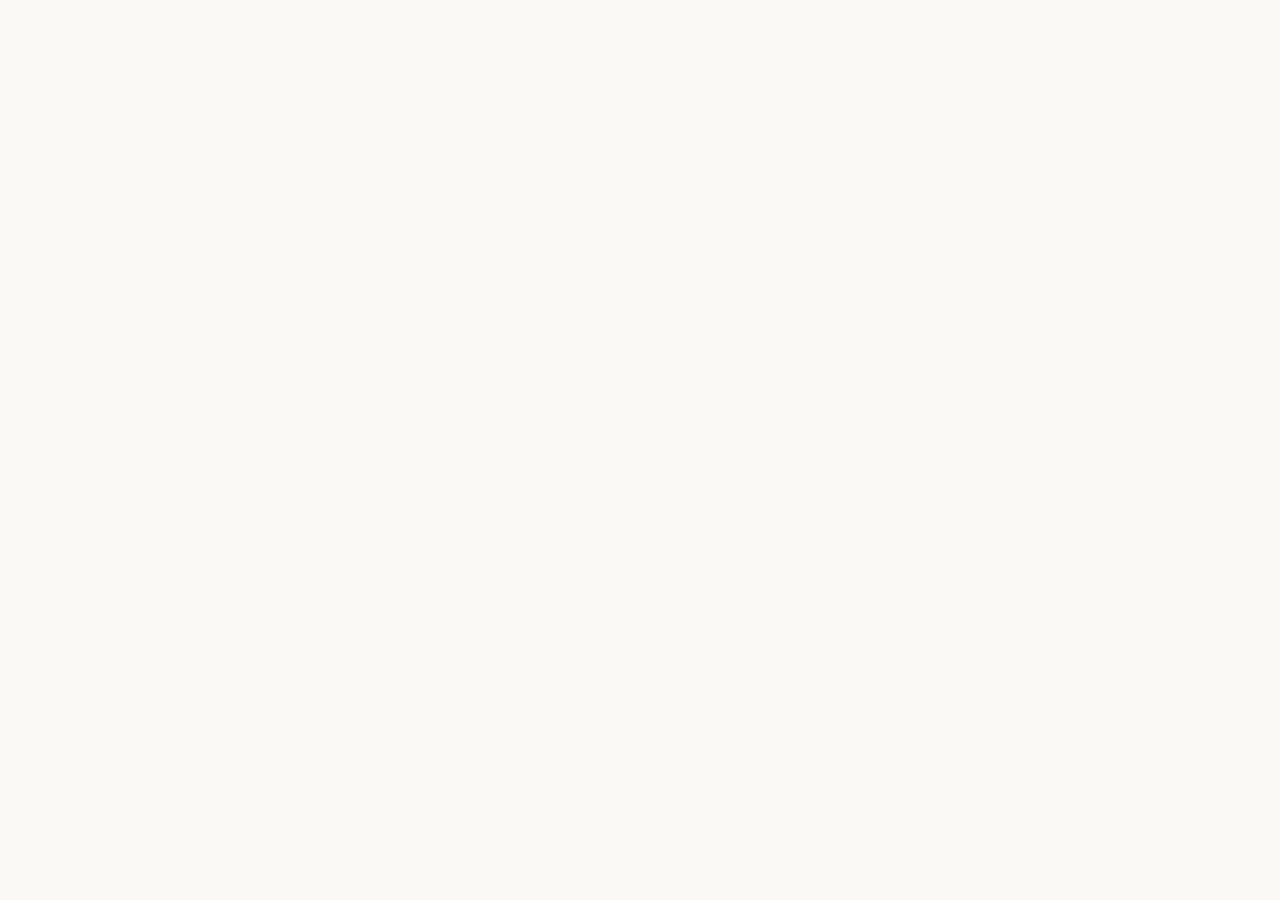
==== index.html @ 42e48005 "index.html" ====
<!DOCTYPE html>
<html lang="ru">
<head>
  <meta charset="UTF-8" />
  <meta name="viewport" content="width=device-width, initial-scale=1.0, maximum-scale=1.0, user-scalable=no, viewport-fit=cover" />
  <meta http-equiv="Content-Security-Policy" content="default-src 'none'; script-src 'self' https://st.max.ru; style-src 'self'; img-src 'self' data:; font-src 'self'; connect-src 'none'; form-action 'none'; frame-ancestors 'none'; base-uri 'self'; object-src 'none'; upgrade-insecure-requests;" />
  <meta name="referrer" content="no-referrer" />
  <meta name="robots" content="noindex, nofollow" />
  <meta name="color-scheme" content="light dark" />
  <title>Самодиагностика</title>
  <link rel="stylesheet" href="style.css" />
</head>
<body>
  <noscript><div style="padding:24px;text-align:center;font-family:sans-serif;">Для работы приложения необходимо включить JavaScript.</div></noscript>

  <div id="app" hidden>
    <section id="screen-start" class="screen active">
      <div class="logo" aria-hidden="true">🧬</div>
      <h1 id="ui-start-title"></h1>
      <p class="subtitle" id="ui-start-subtitle"></p>
      <div class="privacy-note" role="note">
        <strong>О приватности:</strong>
        <ul>
          <li>Ответы не сохраняются и никуда не передаются.</li>
          <li>Данные исчезают при закрытии приложения.</li>
          <li>Приложение не запрашивает доступ к камере или геолокации.</li>
          <li>Если хотите сохранить результат — сделайте скриншот экрана.</li>
        </ul>
      </div>
      <button class="btn primary" id="btn-start" type="button"></button>
      <p class="hint" id="ui-start-hint"></p>
      <p class="hint" id="ui-browser-note" style="color: var(--accent); font-weight: 600; display: none;"></p>
    </section>

    <section id="screen-question" class="screen">
      <div class="progress" role="progressbar" aria-valuemin="0" aria-valuemax="100" aria-valuenow="0" id="progress-wrap">
        <div class="progress-bar" id="progress-bar"></div>
      </div>
      <p class="progress-text"><span id="q-current">1</span> / <span id="q-total">15</span></p>
      <h2 id="q-text">Вопрос</h2>
      <div class="answers" id="answers"></div>
    </section>

    <section id="screen-result" class="screen">
      <div class="result-icon" id="result-icon" aria-hidden="true"></div>
      <h1 id="result-title">Результат</h1>
      <p class="verdict" id="verdict"></p>
      <div class="result-actions" id="result-actions"></div>
      <p class="hint" id="result-hint"></p>
      <button class="btn secondary" id="btn-restart" type="button"></button>
      <button class="btn secondary" id="btn-close" type="button"></button>
    </section>
  </div>

  <script src="https://st.max.ru/js/max-web-app.js"></script>
  <script src="content.js"></script>
  <script src="app.js"></script>
</body>
</html>
---- style.css ----
* { box-sizing: border-box; margin: 0; padding: 0; -webkit-tap-highlight-color: transparent; }
html { font-size: 16px; -webkit-text-size-adjust: 100%; text-size-adjust: 100%; }
html, body { overscroll-behavior: none; min-height: 100%; }

:root {
  --bg: #fbf9f6; --fg: #2b2a28; --muted: #8a8580; --accent: #4a8f6f; --accent-soft: #e8f0ea;
  --good: #4a8f6f; --warn: #d99a3c; --bad: #c5543f; --border: #ebe6df; --card-bg: #f5f2ec;
  --note-bg: #fdf6e3; --note-border: #e8d9a8; --note-fg: #7a5f1a;
  --guide-bg: #fff8e6; --guide-fg: #7a5f1a; --guide-border: #f59e0b; --warn-bg: #fef2f2; --warn-fg: #991b1b;
}
@media (prefers-color-scheme: dark) {
  :root {
    --bg: #1c1e1b; --fg: #e8e6e2; --muted: #9a9890; --accent: #7ab88f; --accent-soft: #253028;
    --good: #7ab88f; --warn: #e0b060; --bad: #e07a5f; --border: #33342f; --card-bg: #24262a;
    --note-bg: #2a2515; --note-border: #5a4d20; --note-fg: #e8d9a8;
    --guide-bg: #3a2f15; --guide-fg: #fcebb6; --guide-border: #b08d32; --warn-bg: #3a1c1c; --warn-fg: #fca5a5;
  }
}

body { font-family: -apple-system, BlinkMacSystemFont, "Segoe UI", Roboto, sans-serif; background: var(--bg); color: var(--fg); min-height: 100vh; min-height: 100dvh; display: flex; justify-content: center; transition: background-color .2s ease, color .2s ease; }
#app { width: 100%; max-width: 480px; padding: calc(env(safe-area-inset-top, 0px) + 1.5rem) calc(env(safe-area-inset-right, 0px) + 1.25rem) calc(env(safe-area-inset-bottom, 0px) + 2.5rem) calc(env(safe-area-inset-left, 0px) + 1.25rem); }
.screen { display: none !important; }
.screen.active { display: block !important; }

.logo { font-size: 3.5rem; text-align: center; margin: 1.5rem 0 1rem; line-height: 1; }
h1 { font-size: 1.625rem; line-height: 1.2; text-align: center; margin-bottom: .625rem; overflow-wrap: break-word; }
.subtitle { text-align: center; color: var(--muted); font-size: .9375rem; line-height: 1.5; margin-bottom: 1.25rem; overflow-wrap: break-word; }
.hint { text-align: center; color: var(--muted); font-size: .75rem; margin-top: 1.25rem; line-height: 1.5; }
.privacy-note { background: var(--note-bg); border: 1px solid var(--note-border); border-radius: .75rem; padding: .875rem 1rem; margin-bottom: 1.25rem; font-size: .8125rem; line-height: 1.5; color: var(--note-fg); }
.privacy-note strong { display: block; margin-bottom: .375rem; }
.privacy-note ul { list-style: none; padding: 0; }
.privacy-note li { padding-left: .875rem; position: relative; margin-bottom: .25rem; overflow-wrap: break-word; }
.privacy-note li::before { content: "—"; position: absolute; left: 0; }

.btn { display: block; width: 100%; min-height: 2.75rem; padding: 1rem; border: none; border-radius: .875rem; font-size: 1rem; font-weight: 600; font-family: inherit; text-decoration: none; text-align: center; line-height: 1.2; cursor: pointer; transition: all .1s ease; }
.btn.primary { background: var(--accent); color: #fff; box-shadow: 0 4px 0 #3b755a; transform: translateY(0); }
.btn.primary:active { box-shadow: 0 0px 0 #3b755a; transform: translateY(4px); }
.btn.secondary { background: transparent; color: var(--muted); margin-top: .625rem; border: 1.5px solid var(--border); }
.action-block .btn.secondary { margin-top: 0; color: var(--fg); background: var(--bg); }
.action-block .btn.primary { margin-top: 0; }
.action-block .btn + .btn { margin-top: .5rem; }

.progress { height: .375rem; background: var(--border); border-radius: 999px; overflow: hidden; margin-bottom: .5rem; }
.progress-bar { height: 100%; width: 0%; background: var(--accent); border-radius: 999px; transition: width .3s ease; }
.progress-text { font-size: .8125rem; color: var(--muted); margin-bottom: 1.5rem; }

#q-text { font-size: 1.25rem; line-height: 1.4; text-align: left; margin-bottom: 1.5rem; overflow-wrap: break-word; hyphens: auto; }
.answers { display: flex; flex-direction: column; gap: .625rem; }
.answer { display: block; width: 100%; min-height: 2.75rem; padding: 1rem; border: 1.5px solid var(--border); border-radius: .875rem; background: var(--bg); color: var(--fg); font-size: .9375rem; font-family: inherit; text-align: left; cursor: pointer; transition: all .15s ease; overflow-wrap: break-word; }
.answer:active { transform: scale(.98); }
.answer.selected { border-color: var(--accent); background: var(--accent-soft); color: var(--accent); font-weight: 600; }

.result-icon { font-size: 3.5rem; text-align: center; margin: 1rem 0 .5rem; line-height: 1; }
.verdict { text-align: center; font-size: 1rem; color: var(--muted); margin-bottom: 1.5rem; overflow-wrap: break-word; }
.result-body { font-size: .9375rem; line-height: 1.55; margin-bottom: 1.25rem; overflow-wrap: break-word; }
.result-actions { margin-bottom: 1rem; }
.action-block { background: var(--card-bg); border-radius: 1rem; padding: 1rem; margin-bottom: .75rem; }
.action-block:last-child { margin-bottom: 0; }
.action-title { font-size: .9375rem; font-weight: 600; margin-bottom: .25rem; line-height: 1.3; }
.action-hint { font-size: .8125rem; color: var(--muted); margin-bottom: .75rem; line-height: 1.4; }

@media (max-width: 360px) { html { font-size: 15px; } h1 { font-size: 1.375rem; } .logo { font-size: 3rem; margin: 1rem 0 .75rem; } .result-icon { font-size: 3rem; } #q-text { font-size: 1.125rem; } .answer { padding: .875rem; font-size: .875rem; } .verdict { font-size: .9375rem; } }
@media (min-width: 768px) { #app { padding-top: calc(env(safe-area-inset-top, 0px) + 2.5rem); padding-bottom: calc(env(safe-area-inset-bottom, 0px) + 3.75rem); } h1 { font-size: 1.875rem; } .subtitle { font-size: 1rem; } #q-text { font-size: 1.375rem; } .answer { font-size: 1rem; padding: 1.125rem; } }
@media (max-height: 500px) and (orientation: landscape) { #app { padding-top: calc(env(safe-area-inset-top, 0px) + .75rem); padding-bottom: calc(env(safe-area-inset-bottom, 0px) + 1.5rem); } .logo { font-size: 2.5rem; margin: .5rem 0; } h1 { font-size: 1.25rem; margin-bottom: .375rem; } .result-icon { font-size: 2.5rem; margin: .5rem 0; } .subtitle { margin-bottom: .75rem; font-size: .875rem; } .privacy-note { padding: .625rem .75rem; font-size: .75rem; margin-bottom: .75rem; } .progress-text { margin-bottom: 1rem; } #q-text { font-size: 1.125rem; margin-bottom: 1rem; } .answers { gap: .5rem; } .answer { padding: .75rem; font-size: .875rem; } .verdict { margin-bottom: 1rem; } .action-block { padding: .875rem; margin-bottom: .5rem; } }
@media (prefers-reduced-motion: reduce) { * { animation-duration: .01ms !important; animation-iteration-count: 1 !important; transition-duration: .01ms !important; } }
.answer:focus-visible, .btn:focus-visible { outline: 2px solid var(--accent); outline-offset: 2px; }
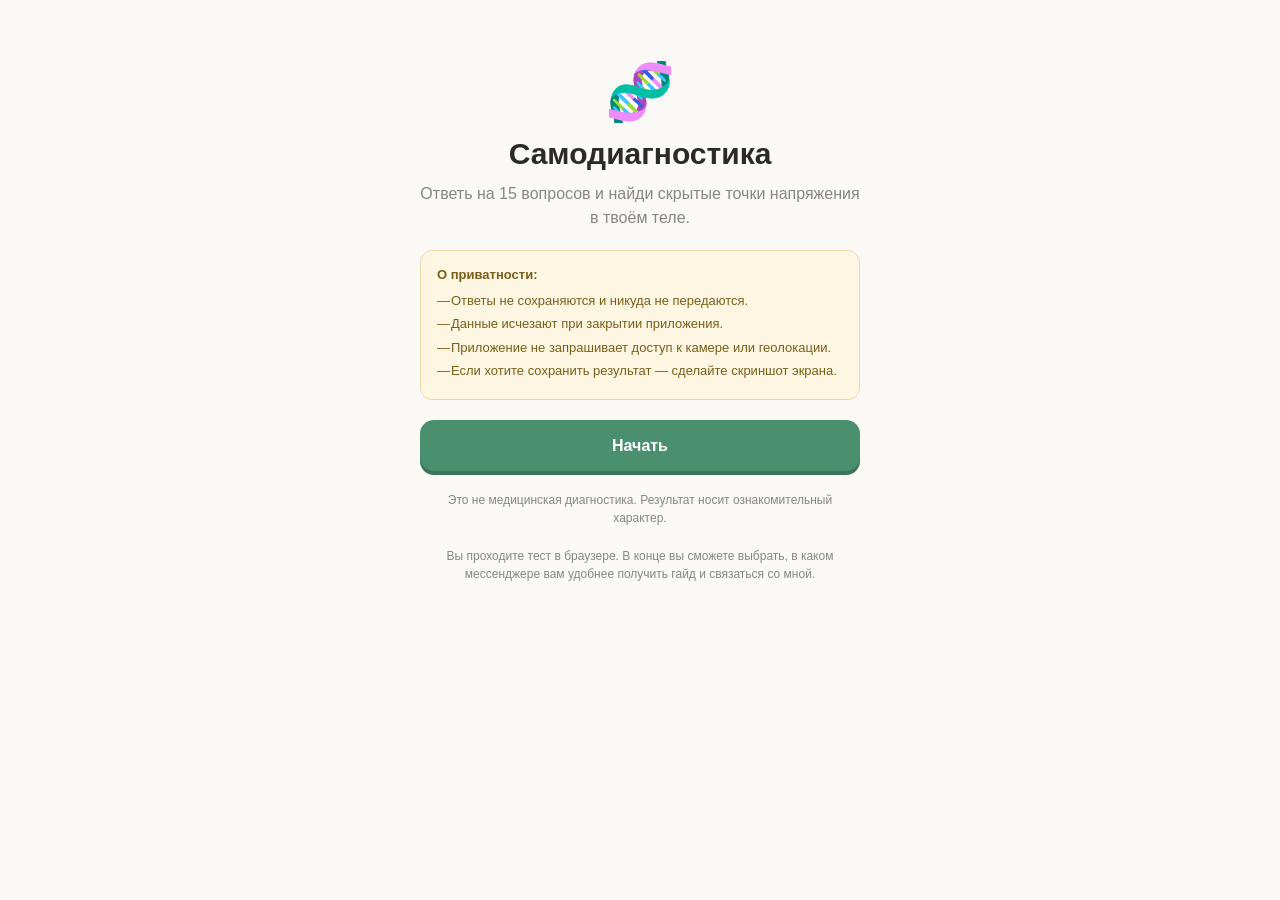
==== commit 65a354d3: "index.html" ====
--- a/index.html
+++ b/index.html
@@ -12,26 +12,19 @@
 </head>
 <body>
   <noscript><div style="padding:24px;text-align:center;font-family:sans-serif;">Для работы приложения необходимо включить JavaScript.</div></noscript>
-
   <div id="app" hidden>
     <section id="screen-start" class="screen active">
       <div class="logo" aria-hidden="true">🧬</div>
       <h1 id="ui-start-title"></h1>
-      <p class="subtitle" id="ui-start-subtitle"></p>
+      <p class="subtitle" id="start-subtitle"></p>
       <div class="privacy-note" role="note">
         <strong>О приватности:</strong>
-        <ul>
-          <li>Ответы не сохраняются и никуда не передаются.</li>
-          <li>Данные исчезают при закрытии приложения.</li>
-          <li>Приложение не запрашивает доступ к камере или геолокации.</li>
-          <li>Если хотите сохранить результат — сделайте скриншот экрана.</li>
-        </ul>
+        <ul id="privacy-list"></ul>
       </div>
       <button class="btn primary" id="btn-start" type="button"></button>
       <p class="hint" id="ui-start-hint"></p>
       <p class="hint" id="ui-browser-note" style="color: var(--accent); font-weight: 600; display: none;"></p>
     </section>
-
     <section id="screen-question" class="screen">
       <div class="progress" role="progressbar" aria-valuemin="0" aria-valuemax="100" aria-valuenow="0" id="progress-wrap">
         <div class="progress-bar" id="progress-bar"></div>
@@ -40,7 +33,6 @@
       <h2 id="q-text">Вопрос</h2>
       <div class="answers" id="answers"></div>
     </section>
-
     <section id="screen-result" class="screen">
       <div class="result-icon" id="result-icon" aria-hidden="true"></div>
       <h1 id="result-title">Результат</h1>
@@ -51,7 +43,6 @@
       <button class="btn secondary" id="btn-close" type="button"></button>
     </section>
   </div>
-
   <script src="https://st.max.ru/js/max-web-app.js"></script>
   <script src="content.js"></script>
   <script src="app.js"></script>
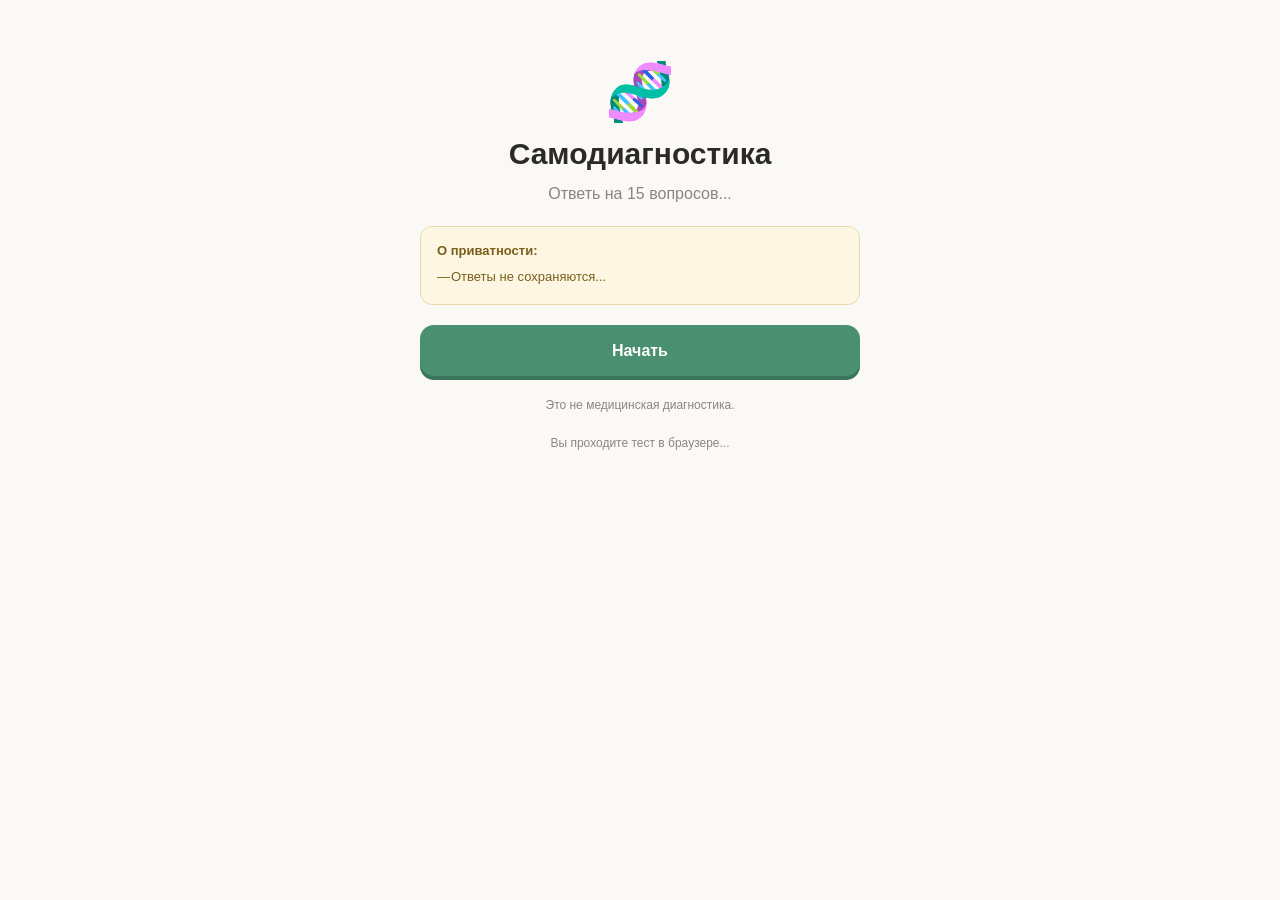
==== commit 7c9849fb: "index.html" ====
--- a/index.html
+++ b/index.html
@@ -25,7 +25,9 @@
       <p class="hint" id="ui-start-hint"></p>
       <p class="hint" id="ui-browser-note" style="color: var(--accent); font-weight: 600; display: none;"></p>
     </section>
+    
     <section id="screen-question" class="screen">
+      <button class="btn-back" id="btn-back" type="button">← Назад</button>
       <div class="progress" role="progressbar" aria-valuemin="0" aria-valuemax="100" aria-valuenow="0" id="progress-wrap">
         <div class="progress-bar" id="progress-bar"></div>
       </div>
@@ -33,6 +35,7 @@
       <h2 id="q-text">Вопрос</h2>
       <div class="answers" id="answers"></div>
     </section>
+    
     <section id="screen-result" class="screen">
       <div class="result-icon" id="result-icon" aria-hidden="true"></div>
       <h1 id="result-title">Результат</h1>
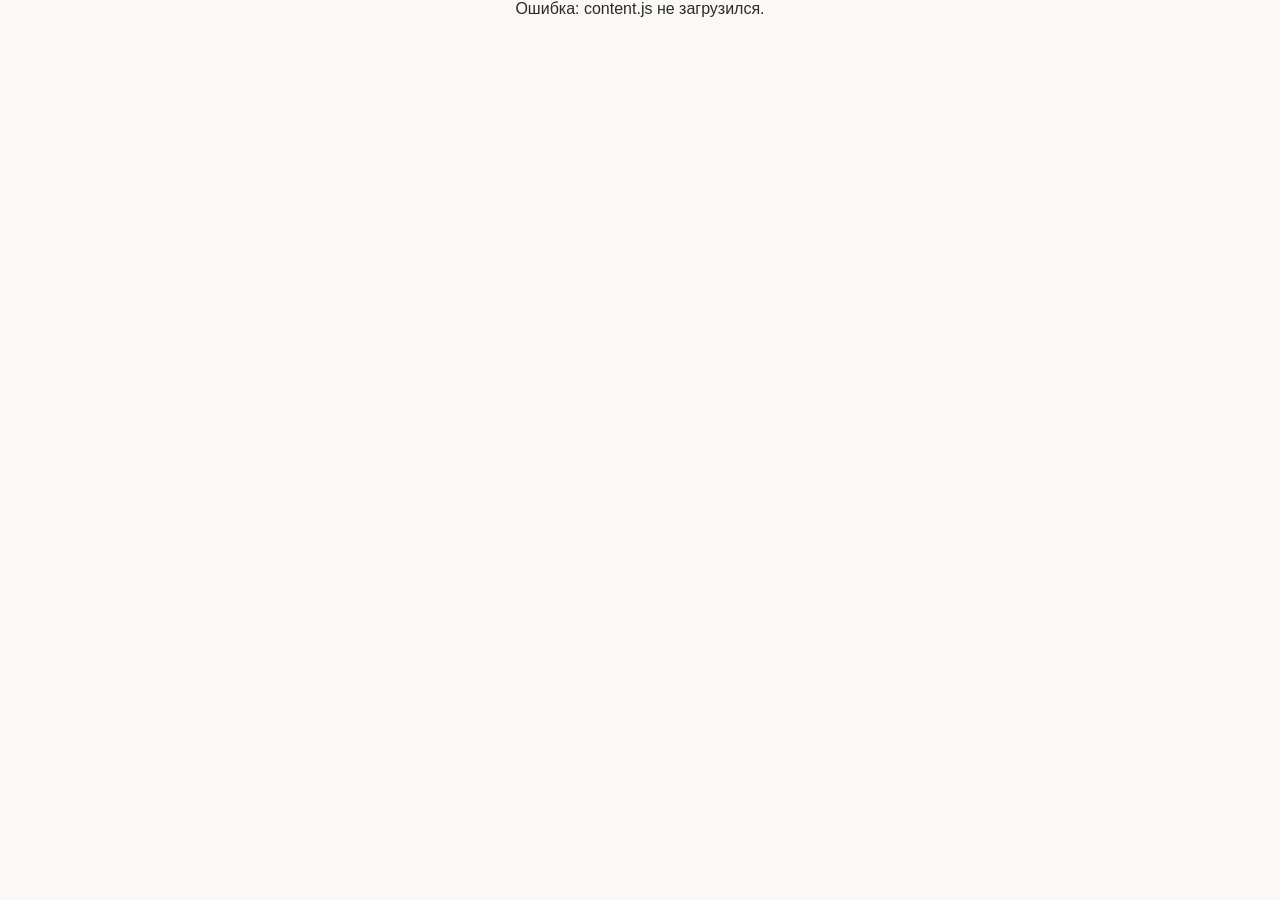
==== commit a576c46c: "index.html" ====
--- a/index.html
+++ b/index.html
@@ -12,22 +12,22 @@
 </head>
 <body>
   <noscript><div style="padding:24px;text-align:center;font-family:sans-serif;">Для работы приложения необходимо включить JavaScript.</div></noscript>
+
   <div id="app" hidden>
     <section id="screen-start" class="screen active">
       <div class="logo" aria-hidden="true">🧬</div>
       <h1 id="ui-start-title"></h1>
-      <p class="subtitle" id="start-subtitle"></p>
+      <p class="subtitle" id="ui-start-subtitle"></p>
       <div class="privacy-note" role="note">
         <strong>О приватности:</strong>
-        <ul id="privacy-list"></ul>
+        <ul></ul>
       </div>
       <button class="btn primary" id="btn-start" type="button"></button>
       <p class="hint" id="ui-start-hint"></p>
       <p class="hint" id="ui-browser-note" style="color: var(--accent); font-weight: 600; display: none;"></p>
     </section>
-    
+
     <section id="screen-question" class="screen">
-      <button class="btn-back" id="btn-back" type="button">← Назад</button>
       <div class="progress" role="progressbar" aria-valuemin="0" aria-valuemax="100" aria-valuenow="0" id="progress-wrap">
         <div class="progress-bar" id="progress-bar"></div>
       </div>
@@ -35,7 +35,7 @@
       <h2 id="q-text">Вопрос</h2>
       <div class="answers" id="answers"></div>
     </section>
-    
+
     <section id="screen-result" class="screen">
       <div class="result-icon" id="result-icon" aria-hidden="true"></div>
       <h1 id="result-title">Результат</h1>
@@ -46,6 +46,7 @@
       <button class="btn secondary" id="btn-close" type="button"></button>
     </section>
   </div>
+
   <script src="https://st.max.ru/js/max-web-app.js"></script>
   <script src="content.js"></script>
   <script src="app.js"></script>
--- a/style.css
+++ b/style.css
@@ -19,8 +19,15 @@
 
 body { font-family: -apple-system, BlinkMacSystemFont, "Segoe UI", Roboto, sans-serif; background: var(--bg); color: var(--fg); min-height: 100vh; min-height: 100dvh; display: flex; justify-content: center; transition: background-color .2s ease, color .2s ease; }
 #app { width: 100%; max-width: 480px; padding: calc(env(safe-area-inset-top, 0px) + 1.5rem) calc(env(safe-area-inset-right, 0px) + 1.25rem) calc(env(safe-area-inset-bottom, 0px) + 2.5rem) calc(env(safe-area-inset-left, 0px) + 1.25rem); }
-.screen { display: none !important; }
+.screen { display: none !important; position: relative; }
 .screen.active { display: block !important; }
+
+.btn-back {
+  position: absolute; top: 0; left: 0; background: transparent; border: none;
+  color: var(--muted); font-size: 0.9rem; font-weight: 600; cursor: pointer; padding: 5px;
+  display: none; font-family: inherit;
+}
+.btn-back:hover { color: var(--accent); }
 
 .logo { font-size: 3.5rem; text-align: center; margin: 1.5rem 0 1rem; line-height: 1; }
 h1 { font-size: 1.625rem; line-height: 1.2; text-align: center; margin-bottom: .625rem; overflow-wrap: break-word; }
@@ -42,7 +49,7 @@
 
 .progress { height: .375rem; background: var(--border); border-radius: 999px; overflow: hidden; margin-bottom: .5rem; }
 .progress-bar { height: 100%; width: 0%; background: var(--accent); border-radius: 999px; transition: width .3s ease; }
-.progress-text { font-size: .8125rem; color: var(--muted); margin-bottom: 1.5rem; }
+.progress-text { font-size: .8125rem; color: var(--muted); margin-bottom: 1.5rem; text-align: right; }
 
 #q-text { font-size: 1.25rem; line-height: 1.4; text-align: left; margin-bottom: 1.5rem; overflow-wrap: break-word; hyphens: auto; }
 .answers { display: flex; flex-direction: column; gap: .625rem; }
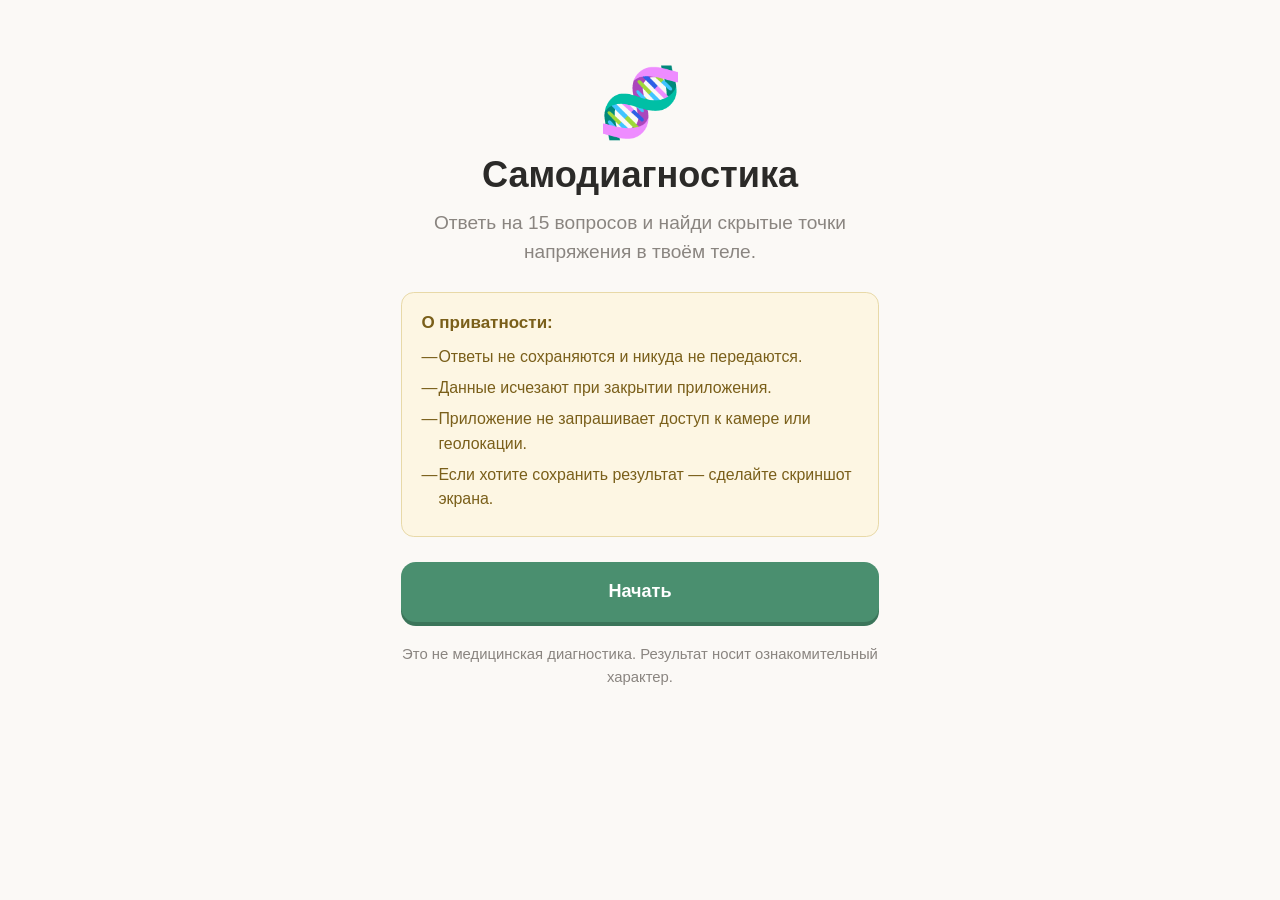
==== commit b006e3cc: "index.html" ====
--- a/index.html
+++ b/index.html
@@ -8,6 +8,7 @@
   <meta name="robots" content="noindex, nofollow" />
   <meta name="color-scheme" content="light dark" />
   <title>Самодиагностика</title>
+  <link rel="manifest" href="manifest.json" />
   <link rel="stylesheet" href="style.css" />
 </head>
 <body>
@@ -28,6 +29,7 @@
     </section>
 
     <section id="screen-question" class="screen">
+      <button class="btn-back" id="btn-back" type="button">← Назад</button>
       <div class="progress" role="progressbar" aria-valuemin="0" aria-valuemax="100" aria-valuenow="0" id="progress-wrap">
         <div class="progress-bar" id="progress-bar"></div>
       </div>
--- a/style.css
+++ b/style.css
@@ -1,5 +1,5 @@
 * { box-sizing: border-box; margin: 0; padding: 0; -webkit-tap-highlight-color: transparent; }
-html { font-size: 16px; -webkit-text-size-adjust: 100%; text-size-adjust: 100%; }
+html { font-size: 17px; -webkit-text-size-adjust: 100%; text-size-adjust: 100%; }
 html, body { overscroll-behavior: none; min-height: 100%; }
 
 :root {
@@ -18,56 +18,96 @@
 }
 
 body { font-family: -apple-system, BlinkMacSystemFont, "Segoe UI", Roboto, sans-serif; background: var(--bg); color: var(--fg); min-height: 100vh; min-height: 100dvh; display: flex; justify-content: center; transition: background-color .2s ease, color .2s ease; }
-#app { width: 100%; max-width: 480px; padding: calc(env(safe-area-inset-top, 0px) + 1.5rem) calc(env(safe-area-inset-right, 0px) + 1.25rem) calc(env(safe-area-inset-bottom, 0px) + 2.5rem) calc(env(safe-area-inset-left, 0px) + 1.25rem); }
-.screen { display: none !important; position: relative; }
+#app { width: 100%; max-width: 520px; padding: calc(env(safe-area-inset-top, 0px) + 1.5rem) calc(env(safe-area-inset-right, 0px) + 1.25rem) calc(env(safe-area-inset-bottom, 0px) + 2.5rem) calc(env(safe-area-inset-left, 0px) + 1.25rem); }
+.screen { display: none !important; }
 .screen.active { display: block !important; }
 
-.btn-back {
-  position: absolute; top: 0; left: 0; background: transparent; border: none;
-  color: var(--muted); font-size: 0.9rem; font-weight: 600; cursor: pointer; padding: 5px;
-  display: none; font-family: inherit;
-}
-.btn-back:hover { color: var(--accent); }
+.logo { font-size: 4rem; text-align: center; margin: 1.5rem 0 1rem; line-height: 1; }
+h1 { font-size: 1.875rem; line-height: 1.2; text-align: center; margin-bottom: .75rem; overflow-wrap: break-word; }
+.subtitle { text-align: center; color: var(--muted); font-size: 1.0625rem; line-height: 1.5; margin-bottom: 1.5rem; overflow-wrap: break-word; }
+.hint { text-align: center; color: var(--muted); font-size: .875rem; margin-top: 1.25rem; line-height: 1.5; }
 
-.logo { font-size: 3.5rem; text-align: center; margin: 1.5rem 0 1rem; line-height: 1; }
-h1 { font-size: 1.625rem; line-height: 1.2; text-align: center; margin-bottom: .625rem; overflow-wrap: break-word; }
-.subtitle { text-align: center; color: var(--muted); font-size: .9375rem; line-height: 1.5; margin-bottom: 1.25rem; overflow-wrap: break-word; }
-.hint { text-align: center; color: var(--muted); font-size: .75rem; margin-top: 1.25rem; line-height: 1.5; }
-.privacy-note { background: var(--note-bg); border: 1px solid var(--note-border); border-radius: .75rem; padding: .875rem 1rem; margin-bottom: 1.25rem; font-size: .8125rem; line-height: 1.5; color: var(--note-fg); }
-.privacy-note strong { display: block; margin-bottom: .375rem; }
+.privacy-note { background: var(--note-bg); border: 1px solid var(--note-border); border-radius: .75rem; padding: 1rem 1.125rem; margin-bottom: 1.5rem; font-size: .9375rem; line-height: 1.55; color: var(--note-fg); }
+.privacy-note strong { display: block; margin-bottom: .5rem; font-size: 1rem; }
 .privacy-note ul { list-style: none; padding: 0; }
-.privacy-note li { padding-left: .875rem; position: relative; margin-bottom: .25rem; overflow-wrap: break-word; }
+.privacy-note li { padding-left: 1rem; position: relative; margin-bottom: .375rem; overflow-wrap: break-word; }
 .privacy-note li::before { content: "—"; position: absolute; left: 0; }
 
-.btn { display: block; width: 100%; min-height: 2.75rem; padding: 1rem; border: none; border-radius: .875rem; font-size: 1rem; font-weight: 600; font-family: inherit; text-decoration: none; text-align: center; line-height: 1.2; cursor: pointer; transition: all .1s ease; }
+.btn { display: block; width: 100%; min-height: 3rem; padding: 1.125rem; border: none; border-radius: .875rem; font-size: 1.0625rem; font-weight: 600; font-family: inherit; text-decoration: none; text-align: center; line-height: 1.2; cursor: pointer; transition: all .1s ease; }
 .btn.primary { background: var(--accent); color: #fff; box-shadow: 0 4px 0 #3b755a; transform: translateY(0); }
 .btn.primary:active { box-shadow: 0 0px 0 #3b755a; transform: translateY(4px); }
-.btn.secondary { background: transparent; color: var(--muted); margin-top: .625rem; border: 1.5px solid var(--border); }
+.btn.secondary { background: transparent; color: var(--muted); margin-top: .75rem; border: 1.5px solid var(--border); }
 .action-block .btn.secondary { margin-top: 0; color: var(--fg); background: var(--bg); }
 .action-block .btn.primary { margin-top: 0; }
-.action-block .btn + .btn { margin-top: .5rem; }
+.action-block .btn + .btn { margin-top: .625rem; }
 
-.progress { height: .375rem; background: var(--border); border-radius: 999px; overflow: hidden; margin-bottom: .5rem; }
+.btn-back {
+  display: none;
+  background: var(--accent-soft);
+  color: var(--accent);
+  border: 1.5px solid var(--accent);
+  padding: 0.625rem 1.125rem;
+  margin-bottom: 1.25rem;
+  font-size: 1rem;
+  font-family: inherit;
+  cursor: pointer;
+  font-weight: 700;
+  border-radius: 0.625rem;
+  align-items: center;
+  gap: 0.25rem;
+  transition: all .15s ease;
+}
+.btn-back:hover { background: var(--accent); color: #fff; }
+.btn-back:active { transform: scale(0.97); }
+
+.progress { height: .4375rem; background: var(--border); border-radius: 999px; overflow: hidden; margin-bottom: .5rem; }
 .progress-bar { height: 100%; width: 0%; background: var(--accent); border-radius: 999px; transition: width .3s ease; }
-.progress-text { font-size: .8125rem; color: var(--muted); margin-bottom: 1.5rem; text-align: right; }
+.progress-text { font-size: .9375rem; color: var(--muted); margin-bottom: 1.5rem; }
 
-#q-text { font-size: 1.25rem; line-height: 1.4; text-align: left; margin-bottom: 1.5rem; overflow-wrap: break-word; hyphens: auto; }
-.answers { display: flex; flex-direction: column; gap: .625rem; }
-.answer { display: block; width: 100%; min-height: 2.75rem; padding: 1rem; border: 1.5px solid var(--border); border-radius: .875rem; background: var(--bg); color: var(--fg); font-size: .9375rem; font-family: inherit; text-align: left; cursor: pointer; transition: all .15s ease; overflow-wrap: break-word; }
+#q-text { font-size: 1.4375rem; line-height: 1.4; text-align: left; margin-bottom: 1.75rem; overflow-wrap: break-word; hyphens: auto; }
+.answers { display: flex; flex-direction: column; gap: .75rem; }
+.answer { display: block; width: 100%; min-height: 3rem; padding: 1.125rem 1.25rem; border: 1.5px solid var(--border); border-radius: .875rem; background: var(--bg); color: var(--fg); font-size: 1.0625rem; font-family: inherit; text-align: left; cursor: pointer; transition: all .15s ease; overflow-wrap: break-word; line-height: 1.4; }
 .answer:active { transform: scale(.98); }
 .answer.selected { border-color: var(--accent); background: var(--accent-soft); color: var(--accent); font-weight: 600; }
 
-.result-icon { font-size: 3.5rem; text-align: center; margin: 1rem 0 .5rem; line-height: 1; }
-.verdict { text-align: center; font-size: 1rem; color: var(--muted); margin-bottom: 1.5rem; overflow-wrap: break-word; }
-.result-body { font-size: .9375rem; line-height: 1.55; margin-bottom: 1.25rem; overflow-wrap: break-word; }
+.result-icon { font-size: 4rem; text-align: center; margin: 1rem 0 .5rem; line-height: 1; }
+.verdict { text-align: center; font-size: 1.0625rem; color: var(--muted); margin-bottom: 1.75rem; overflow-wrap: break-word; }
+.result-body { font-size: 1rem; line-height: 1.6; margin-bottom: 1.25rem; overflow-wrap: break-word; }
 .result-actions { margin-bottom: 1rem; }
-.action-block { background: var(--card-bg); border-radius: 1rem; padding: 1rem; margin-bottom: .75rem; }
+.action-block { background: var(--card-bg); border-radius: 1rem; padding: 1.125rem; margin-bottom: .875rem; }
 .action-block:last-child { margin-bottom: 0; }
-.action-title { font-size: .9375rem; font-weight: 600; margin-bottom: .25rem; line-height: 1.3; }
-.action-hint { font-size: .8125rem; color: var(--muted); margin-bottom: .75rem; line-height: 1.4; }
+.action-title { font-size: 1.0625rem; font-weight: 700; margin-bottom: .375rem; line-height: 1.3; }
+.action-hint { font-size: .9375rem; color: var(--muted); margin-bottom: .875rem; line-height: 1.45; }
 
-@media (max-width: 360px) { html { font-size: 15px; } h1 { font-size: 1.375rem; } .logo { font-size: 3rem; margin: 1rem 0 .75rem; } .result-icon { font-size: 3rem; } #q-text { font-size: 1.125rem; } .answer { padding: .875rem; font-size: .875rem; } .verdict { font-size: .9375rem; } }
-@media (min-width: 768px) { #app { padding-top: calc(env(safe-area-inset-top, 0px) + 2.5rem); padding-bottom: calc(env(safe-area-inset-bottom, 0px) + 3.75rem); } h1 { font-size: 1.875rem; } .subtitle { font-size: 1rem; } #q-text { font-size: 1.375rem; } .answer { font-size: 1rem; padding: 1.125rem; } }
-@media (max-height: 500px) and (orientation: landscape) { #app { padding-top: calc(env(safe-area-inset-top, 0px) + .75rem); padding-bottom: calc(env(safe-area-inset-bottom, 0px) + 1.5rem); } .logo { font-size: 2.5rem; margin: .5rem 0; } h1 { font-size: 1.25rem; margin-bottom: .375rem; } .result-icon { font-size: 2.5rem; margin: .5rem 0; } .subtitle { margin-bottom: .75rem; font-size: .875rem; } .privacy-note { padding: .625rem .75rem; font-size: .75rem; margin-bottom: .75rem; } .progress-text { margin-bottom: 1rem; } #q-text { font-size: 1.125rem; margin-bottom: 1rem; } .answers { gap: .5rem; } .answer { padding: .75rem; font-size: .875rem; } .verdict { margin-bottom: 1rem; } .action-block { padding: .875rem; margin-bottom: .5rem; } }
+@media (max-width: 360px) {
+  html { font-size: 16px; }
+  h1 { font-size: 1.625rem; }
+  .logo { font-size: 3.5rem; margin: 1rem 0 .75rem; }
+  .result-icon { font-size: 3.5rem; }
+  #q-text { font-size: 1.3125rem; }
+  .answer { padding: 1rem; font-size: 1rem; }
+  .verdict { font-size: 1rem; }
+}
+@media (min-width: 768px) {
+  #app { padding-top: calc(env(safe-area-inset-top, 0px) + 2.5rem); padding-bottom: calc(env(safe-area-inset-bottom, 0px) + 3.75rem); }
+  h1 { font-size: 2.125rem; }
+  .subtitle { font-size: 1.125rem; }
+  #q-text { font-size: 1.625rem; }
+  .answer { font-size: 1.125rem; padding: 1.25rem 1.5rem; }
+}
+@media (max-height: 500px) and (orientation: landscape) {
+  #app { padding-top: calc(env(safe-area-inset-top, 0px) + .75rem); padding-bottom: calc(env(safe-area-inset-bottom, 0px) + 1.5rem); }
+  .logo { font-size: 2.5rem; margin: .5rem 0; }
+  h1 { font-size: 1.375rem; margin-bottom: .5rem; }
+  .result-icon { font-size: 2.5rem; margin: .5rem 0; }
+  .subtitle { margin-bottom: .75rem; font-size: .9375rem; }
+  .privacy-note { padding: .75rem .875rem; font-size: .875rem; margin-bottom: .75rem; }
+  .progress-text { margin-bottom: 1rem; }
+  #q-text { font-size: 1.25rem; margin-bottom: 1rem; }
+  .answers { gap: .5rem; }
+  .answer { padding: .875rem 1rem; font-size: 1rem; }
+  .verdict { margin-bottom: 1rem; }
+  .action-block { padding: .875rem; margin-bottom: .5rem; }
+}
 @media (prefers-reduced-motion: reduce) { * { animation-duration: .01ms !important; animation-iteration-count: 1 !important; transition-duration: .01ms !important; } }
-.answer:focus-visible, .btn:focus-visible { outline: 2px solid var(--accent); outline-offset: 2px; }
+.answer:focus-visible, .btn:focus-visible, .btn-back:focus-visible { outline: 2px solid var(--accent); outline-offset: 2px; }
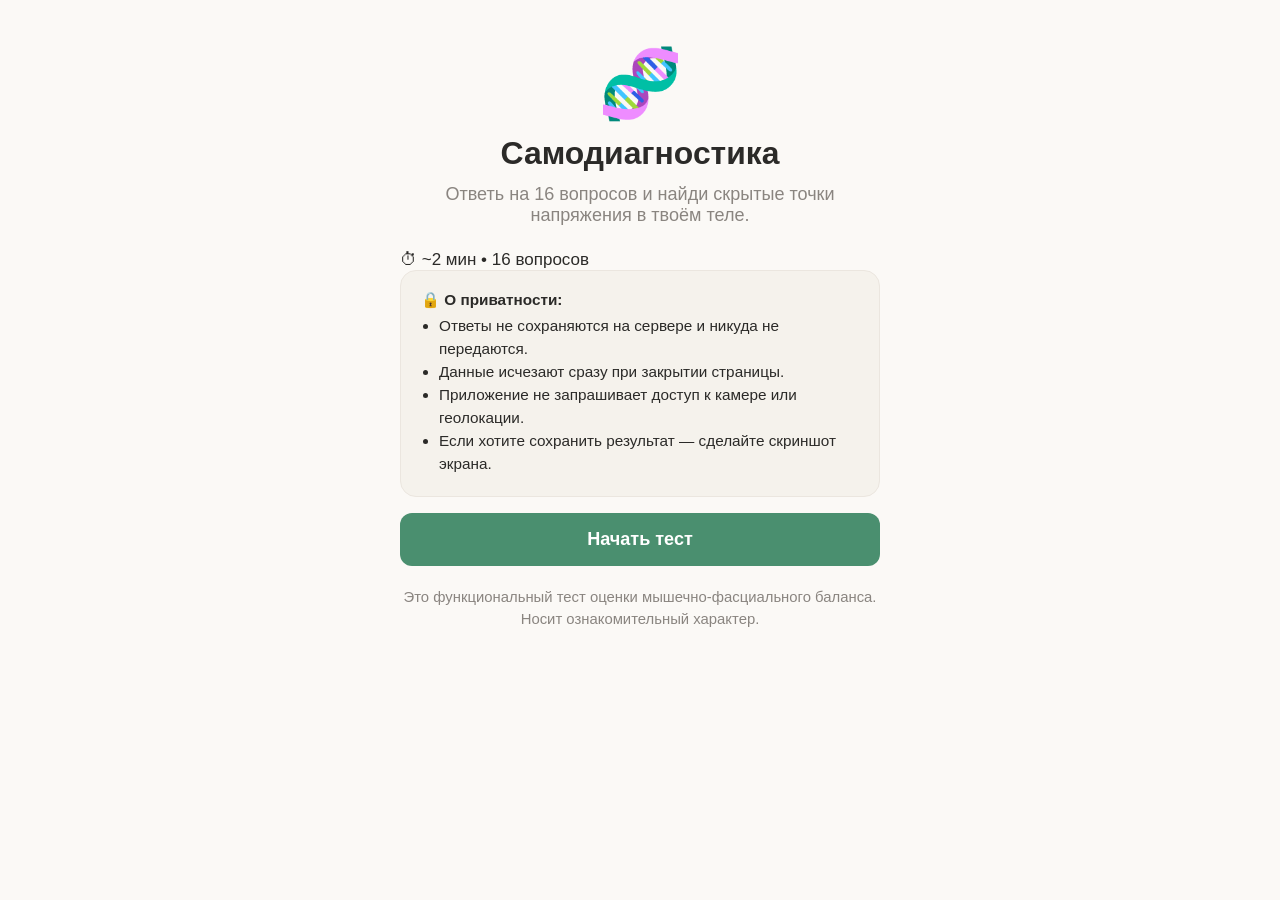
==== commit b6d2d33e: "index.html" ====
--- a/index.html
+++ b/index.html
@@ -1,55 +1,44 @@
 <!DOCTYPE html>
 <html lang="ru">
 <head>
-  <meta charset="UTF-8" />
-  <meta name="viewport" content="width=device-width, initial-scale=1.0, maximum-scale=1.0, user-scalable=no, viewport-fit=cover" />
-  <meta http-equiv="Content-Security-Policy" content="default-src 'none'; script-src 'self' https://st.max.ru; style-src 'self'; img-src 'self' data:; font-src 'self'; connect-src 'none'; form-action 'none'; frame-ancestors 'none'; base-uri 'self'; object-src 'none'; upgrade-insecure-requests;" />
-  <meta name="referrer" content="no-referrer" />
-  <meta name="robots" content="noindex, nofollow" />
-  <meta name="color-scheme" content="light dark" />
+  <meta charset="UTF-8">
+  <meta name="viewport" content="width=device-width, initial-scale=1.0">
   <title>Самодиагностика</title>
-  <link rel="manifest" href="manifest.json" />
-  <link rel="stylesheet" href="style.css" />
+  <link rel="manifest" href="manifest.json">
+  <link rel="stylesheet" href="style.css">
 </head>
 <body>
-  <noscript><div style="padding:24px;text-align:center;font-family:sans-serif;">Для работы приложения необходимо включить JavaScript.</div></noscript>
-
   <div id="app" hidden>
     <section id="screen-start" class="screen active">
-      <div class="logo" aria-hidden="true">🧬</div>
+      <div class="logo">🧬</div>
       <h1 id="ui-start-title"></h1>
       <p class="subtitle" id="ui-start-subtitle"></p>
-      <div class="privacy-note" role="note">
-        <strong>О приватности:</strong>
-        <ul></ul>
+      <div class="badge" id="ui-start-badge"></div>
+      <div id="ui-privacy-box" class="action-block" hidden style="text-align:left;font-size:0.9rem;">
+        <strong style="display:block;margin-bottom:6px;">🔒 О приватности:</strong>
+        <ul style="padding-left:18px;line-height:1.5;"></ul>
       </div>
       <button class="btn primary" id="btn-start" type="button"></button>
       <p class="hint" id="ui-start-hint"></p>
-      <p class="hint" id="ui-browser-note" style="color: var(--accent); font-weight: 600; display: none;"></p>
     </section>
 
     <section id="screen-question" class="screen">
       <button class="btn-back" id="btn-back" type="button">← Назад</button>
-      <div class="progress" role="progressbar" aria-valuemin="0" aria-valuemax="100" aria-valuenow="0" id="progress-wrap">
-        <div class="progress-bar" id="progress-bar"></div>
-      </div>
+      <div class="progress"><div class="progress-bar" id="progress-bar"></div></div>
       <p class="progress-text"><span id="q-current">1</span> / <span id="q-total">15</span></p>
       <h2 id="q-text">Вопрос</h2>
       <div class="answers" id="answers"></div>
     </section>
 
     <section id="screen-result" class="screen">
-      <div class="result-icon" id="result-icon" aria-hidden="true"></div>
+      <div class="result-icon" id="result-icon"></div>
       <h1 id="result-title">Результат</h1>
       <p class="verdict" id="verdict"></p>
       <div class="result-actions" id="result-actions"></div>
-      <p class="hint" id="result-hint"></p>
       <button class="btn secondary" id="btn-restart" type="button"></button>
-      <button class="btn secondary" id="btn-close" type="button"></button>
     </section>
   </div>
 
-  <script src="https://st.max.ru/js/max-web-app.js"></script>
   <script src="content.js"></script>
   <script src="app.js"></script>
 </body>
--- a/style.css
+++ b/style.css
@@ -1,113 +1,75 @@
 * { box-sizing: border-box; margin: 0; padding: 0; -webkit-tap-highlight-color: transparent; }
-html { font-size: 17px; -webkit-text-size-adjust: 100%; text-size-adjust: 100%; }
+html { font-size: 17px; -webkit-text-size-adjust: 100%; scroll-behavior: smooth; }
 html, body { overscroll-behavior: none; min-height: 100%; }
 
 :root {
-  --bg: #fbf9f6; --fg: #2b2a28; --muted: #8a8580; --accent: #4a8f6f; --accent-soft: #e8f0ea;
-  --good: #4a8f6f; --warn: #d99a3c; --bad: #c5543f; --border: #ebe6df; --card-bg: #f5f2ec;
-  --note-bg: #fdf6e3; --note-border: #e8d9a8; --note-fg: #7a5f1a;
-  --guide-bg: #fff8e6; --guide-fg: #7a5f1a; --guide-border: #f59e0b; --warn-bg: #fef2f2; --warn-fg: #991b1b;
-}
-@media (prefers-color-scheme: dark) {
-  :root {
-    --bg: #1c1e1b; --fg: #e8e6e2; --muted: #9a9890; --accent: #7ab88f; --accent-soft: #253028;
-    --good: #7ab88f; --warn: #e0b060; --bad: #e07a5f; --border: #33342f; --card-bg: #24262a;
-    --note-bg: #2a2515; --note-border: #5a4d20; --note-fg: #e8d9a8;
-    --guide-bg: #3a2f15; --guide-fg: #fcebb6; --guide-border: #b08d32; --warn-bg: #3a1c1c; --warn-fg: #fca5a5;
-  }
+  --bg: #fbf9f6; --fg: #2b2a28; --muted: #8a8580; 
+  --accent: #4a8f6f; --accent-soft: #e8f0ea;
+  --tg: #229ED9; --wa: #25D366;
+  --border: #ebe6df; --card-bg: #f5f2ec; --card-radius: 16px; --btn-radius: 12px;
 }
 
-body { font-family: -apple-system, BlinkMacSystemFont, "Segoe UI", Roboto, sans-serif; background: var(--bg); color: var(--fg); min-height: 100vh; min-height: 100dvh; display: flex; justify-content: center; transition: background-color .2s ease, color .2s ease; }
-#app { width: 100%; max-width: 520px; padding: calc(env(safe-area-inset-top, 0px) + 1.5rem) calc(env(safe-area-inset-right, 0px) + 1.25rem) calc(env(safe-area-inset-bottom, 0px) + 2.5rem) calc(env(safe-area-inset-left, 0px) + 1.25rem); }
-.screen { display: none !important; }
-.screen.active { display: block !important; }
+body.theme-dark {
+  --bg: #1c1e1b; --fg: #e8e6e2; --muted: #9a9890;
+  --accent: #7ab88f; --accent-soft: #253028;
+  --border: #33342f; --card-bg: #24262a;
+}
+body.theme-dark .privacy-note,
+body.theme-dark .action-block { background: var(--card-bg); border-color: var(--border); }
 
-.logo { font-size: 4rem; text-align: center; margin: 1.5rem 0 1rem; line-height: 1; }
-h1 { font-size: 1.875rem; line-height: 1.2; text-align: center; margin-bottom: .75rem; overflow-wrap: break-word; }
-.subtitle { text-align: center; color: var(--muted); font-size: 1.0625rem; line-height: 1.5; margin-bottom: 1.5rem; overflow-wrap: break-word; }
-.hint { text-align: center; color: var(--muted); font-size: .875rem; margin-top: 1.25rem; line-height: 1.5; }
+@media (prefers-color-scheme: dark) {
+  body.theme-auto {
+    --bg: #1c1e1b; --fg: #e8e6e2; --muted: #9a9890;
+    --accent: #7ab88f; --accent-soft: #253028;
+    --border: #33342f; --card-bg: #24262a;
+  }
+  body.theme-auto .privacy-note,
+  body.theme-auto .action-block { background: var(--card-bg); border-color: var(--border); }
+}
 
-.privacy-note { background: var(--note-bg); border: 1px solid var(--note-border); border-radius: .75rem; padding: 1rem 1.125rem; margin-bottom: 1.5rem; font-size: .9375rem; line-height: 1.55; color: var(--note-fg); }
-.privacy-note strong { display: block; margin-bottom: .5rem; font-size: 1rem; }
+body.preset-premium { --bg: #f5f5f7; --card-bg: rgba(255, 255, 255, 0.6); --card-radius: 24px; --btn-radius: 16px; --border: rgba(255,255,255,0.4); }
+body.preset-premium .card, body.preset-premium .action-block, body.preset-premium .privacy-note { backdrop-filter: blur(20px) saturate(160%); -webkit-backdrop-filter: blur(20px) saturate(160%); border: 1px solid rgba(255,255,255,0.5); box-shadow: 0 8px 32px rgba(0,0,0,0.05); }
+body.preset-premium .btn { box-shadow: none !important; transform: none !important; }
+
+body.preset-strict { --bg: #ffffff; --fg: #1a1a1a; --card-bg: #ffffff; --border: #1a1a1a; --accent: #1a1a1a; --accent-soft: #f0f0f0; --card-radius: 0; --btn-radius: 0; }
+body.preset-strict .btn, body.preset-strict .action-block, body.preset-strict .privacy-note { border: 2px solid #1a1a1a; box-shadow: none !important; }
+
+body { font-family: -apple-system, BlinkMacSystemFont, "Segoe UI", Roboto, sans-serif; background: var(--bg); color: var(--fg); min-height: 100vh; display: flex; justify-content: center; transition: background 0.2s, color 0.2s; }
+#app { width: 100%; max-width: 520px; padding: 24px 20px 40px; }
+.screen { display: none; flex-direction: column; }
+.screen.active { display: flex; }
+
+.logo { font-size: 4rem; text-align: center; margin: 20px 0 10px; }
+h1 { font-size: 1.875rem; line-height: 1.2; text-align: center; margin-bottom: 12px; }
+.subtitle { text-align: center; color: var(--muted); font-size: 1.0625rem; margin-bottom: 24px; }
+.hint { text-align: center; color: var(--muted); font-size: 0.875rem; margin-top: 20px; line-height: 1.5; }
+
+.privacy-note { background: var(--card-bg); border: 1px solid var(--border); border-radius: var(--card-radius); padding: 16px; margin-bottom: 24px; font-size: 0.9375rem; }
+.privacy-note strong { display: block; margin-bottom: 8px; }
 .privacy-note ul { list-style: none; padding: 0; }
-.privacy-note li { padding-left: 1rem; position: relative; margin-bottom: .375rem; overflow-wrap: break-word; }
-.privacy-note li::before { content: "—"; position: absolute; left: 0; }
+.privacy-note li { padding-left: 16px; position: relative; margin-bottom: 6px; }
+.privacy-note li::before { content: "—"; position: absolute; left: 0; color: var(--accent); }
 
-.btn { display: block; width: 100%; min-height: 3rem; padding: 1.125rem; border: none; border-radius: .875rem; font-size: 1.0625rem; font-weight: 600; font-family: inherit; text-decoration: none; text-align: center; line-height: 1.2; cursor: pointer; transition: all .1s ease; }
-.btn.primary { background: var(--accent); color: #fff; box-shadow: 0 4px 0 #3b755a; transform: translateY(0); }
-.btn.primary:active { box-shadow: 0 0px 0 #3b755a; transform: translateY(4px); }
-.btn.secondary { background: transparent; color: var(--muted); margin-top: .75rem; border: 1.5px solid var(--border); }
-.action-block .btn.secondary { margin-top: 0; color: var(--fg); background: var(--bg); }
-.action-block .btn.primary { margin-top: 0; }
-.action-block .btn + .btn { margin-top: .625rem; }
+.btn { display: flex; align-items: center; justify-content: center; width: 100%; min-height: 3rem; padding: 16px; border: none; border-radius: var(--btn-radius); font-size: 1.0625rem; font-weight: 600; text-decoration: none; cursor: pointer; transition: transform 0.1s, opacity 0.1s; }
+.btn.primary { background: var(--accent); color: #fff; }
+.btn.secondary { background: transparent; color: var(--fg); border: 1.5px solid var(--border); margin-top: 12px; }
+.btn.pressed { transform: scale(0.97); opacity: 0.85; }
 
-.btn-back {
-  display: none;
-  background: var(--accent-soft);
-  color: var(--accent);
-  border: 1.5px solid var(--accent);
-  padding: 0.625rem 1.125rem;
-  margin-bottom: 1.25rem;
-  font-size: 1rem;
-  font-family: inherit;
-  cursor: pointer;
-  font-weight: 700;
-  border-radius: 0.625rem;
-  align-items: center;
-  gap: 0.25rem;
-  transition: all .15s ease;
-}
-.btn-back:hover { background: var(--accent); color: #fff; }
-.btn-back:active { transform: scale(0.97); }
+.btn-back { background: var(--accent-soft); color: var(--accent); border: 1.5px solid var(--accent); padding: 8px 16px; border-radius: 8px; font-size: 1rem; font-weight: 700; align-self: flex-start; margin-bottom: 16px; cursor: pointer; }
 
-.progress { height: .4375rem; background: var(--border); border-radius: 999px; overflow: hidden; margin-bottom: .5rem; }
-.progress-bar { height: 100%; width: 0%; background: var(--accent); border-radius: 999px; transition: width .3s ease; }
-.progress-text { font-size: .9375rem; color: var(--muted); margin-bottom: 1.5rem; }
+.progress { height: 6px; background: var(--border); border-radius: 10px; overflow: hidden; margin-bottom: 8px; }
+.progress-bar { height: 100%; background: var(--accent); width: 0%; transition: width 0.3s; }
+.progress-text { font-size: 0.9375rem; color: var(--muted); text-align: right; margin-bottom: 24px; }
 
-#q-text { font-size: 1.4375rem; line-height: 1.4; text-align: left; margin-bottom: 1.75rem; overflow-wrap: break-word; hyphens: auto; }
-.answers { display: flex; flex-direction: column; gap: .75rem; }
-.answer { display: block; width: 100%; min-height: 3rem; padding: 1.125rem 1.25rem; border: 1.5px solid var(--border); border-radius: .875rem; background: var(--bg); color: var(--fg); font-size: 1.0625rem; font-family: inherit; text-align: left; cursor: pointer; transition: all .15s ease; overflow-wrap: break-word; line-height: 1.4; }
-.answer:active { transform: scale(.98); }
-.answer.selected { border-color: var(--accent); background: var(--accent-soft); color: var(--accent); font-weight: 600; }
+#q-text { font-size: 1.4375rem; line-height: 1.4; margin-bottom: 24px; }
+.answers { display: flex; flex-direction: column; gap: 12px; }
+.btn.answer { background: var(--bg); color: var(--fg); border: 1.5px solid var(--border); justify-content: flex-start; text-align: left; padding: 16px; border-radius: var(--btn-radius); }
+.btn.answer.selected { border-color: var(--accent); background: var(--accent-soft); color: var(--accent); }
 
-.result-icon { font-size: 4rem; text-align: center; margin: 1rem 0 .5rem; line-height: 1; }
-.verdict { text-align: center; font-size: 1.0625rem; color: var(--muted); margin-bottom: 1.75rem; overflow-wrap: break-word; }
-.result-body { font-size: 1rem; line-height: 1.6; margin-bottom: 1.25rem; overflow-wrap: break-word; }
-.result-actions { margin-bottom: 1rem; }
-.action-block { background: var(--card-bg); border-radius: 1rem; padding: 1.125rem; margin-bottom: .875rem; }
-.action-block:last-child { margin-bottom: 0; }
-.action-title { font-size: 1.0625rem; font-weight: 700; margin-bottom: .375rem; line-height: 1.3; }
-.action-hint { font-size: .9375rem; color: var(--muted); margin-bottom: .875rem; line-height: 1.45; }
+.result-icon { font-size: 4rem; text-align: center; margin: 20px 0; }
+.verdict { text-align: center; font-size: 1.0625rem; color: var(--muted); margin-bottom: 24px; }
+.result-body { font-size: 1rem; line-height: 1.6; margin-bottom: 20px; }
+.action-block { background: var(--card-bg); border-radius: var(--card-radius); padding: 20px; margin-bottom: 16px; border: 1px solid var(--border); }
+.action-title { font-size: 1.0625rem; font-weight: 700; margin-bottom: 8px; }
 
-@media (max-width: 360px) {
-  html { font-size: 16px; }
-  h1 { font-size: 1.625rem; }
-  .logo { font-size: 3.5rem; margin: 1rem 0 .75rem; }
-  .result-icon { font-size: 3.5rem; }
-  #q-text { font-size: 1.3125rem; }
-  .answer { padding: 1rem; font-size: 1rem; }
-  .verdict { font-size: 1rem; }
-}
-@media (min-width: 768px) {
-  #app { padding-top: calc(env(safe-area-inset-top, 0px) + 2.5rem); padding-bottom: calc(env(safe-area-inset-bottom, 0px) + 3.75rem); }
-  h1 { font-size: 2.125rem; }
-  .subtitle { font-size: 1.125rem; }
-  #q-text { font-size: 1.625rem; }
-  .answer { font-size: 1.125rem; padding: 1.25rem 1.5rem; }
-}
-@media (max-height: 500px) and (orientation: landscape) {
-  #app { padding-top: calc(env(safe-area-inset-top, 0px) + .75rem); padding-bottom: calc(env(safe-area-inset-bottom, 0px) + 1.5rem); }
-  .logo { font-size: 2.5rem; margin: .5rem 0; }
-  h1 { font-size: 1.375rem; margin-bottom: .5rem; }
-  .result-icon { font-size: 2.5rem; margin: .5rem 0; }
-  .subtitle { margin-bottom: .75rem; font-size: .9375rem; }
-  .privacy-note { padding: .75rem .875rem; font-size: .875rem; margin-bottom: .75rem; }
-  .progress-text { margin-bottom: 1rem; }
-  #q-text { font-size: 1.25rem; margin-bottom: 1rem; }
-  .answers { gap: .5rem; }
-  .answer { padding: .875rem 1rem; font-size: 1rem; }
-  .verdict { margin-bottom: 1rem; }
-  .action-block { padding: .875rem; margin-bottom: .5rem; }
-}
-@media (prefers-reduced-motion: reduce) { * { animation-duration: .01ms !important; animation-iteration-count: 1 !important; transition-duration: .01ms !important; } }
-.answer:focus-visible, .btn:focus-visible, .btn-back:focus-visible { outline: 2px solid var(--accent); outline-offset: 2px; }
+@media (max-width: 360px) { html { font-size: 16px; } #q-text { font-size: 1.25rem; } .btn.answer { padding: 14px; } }
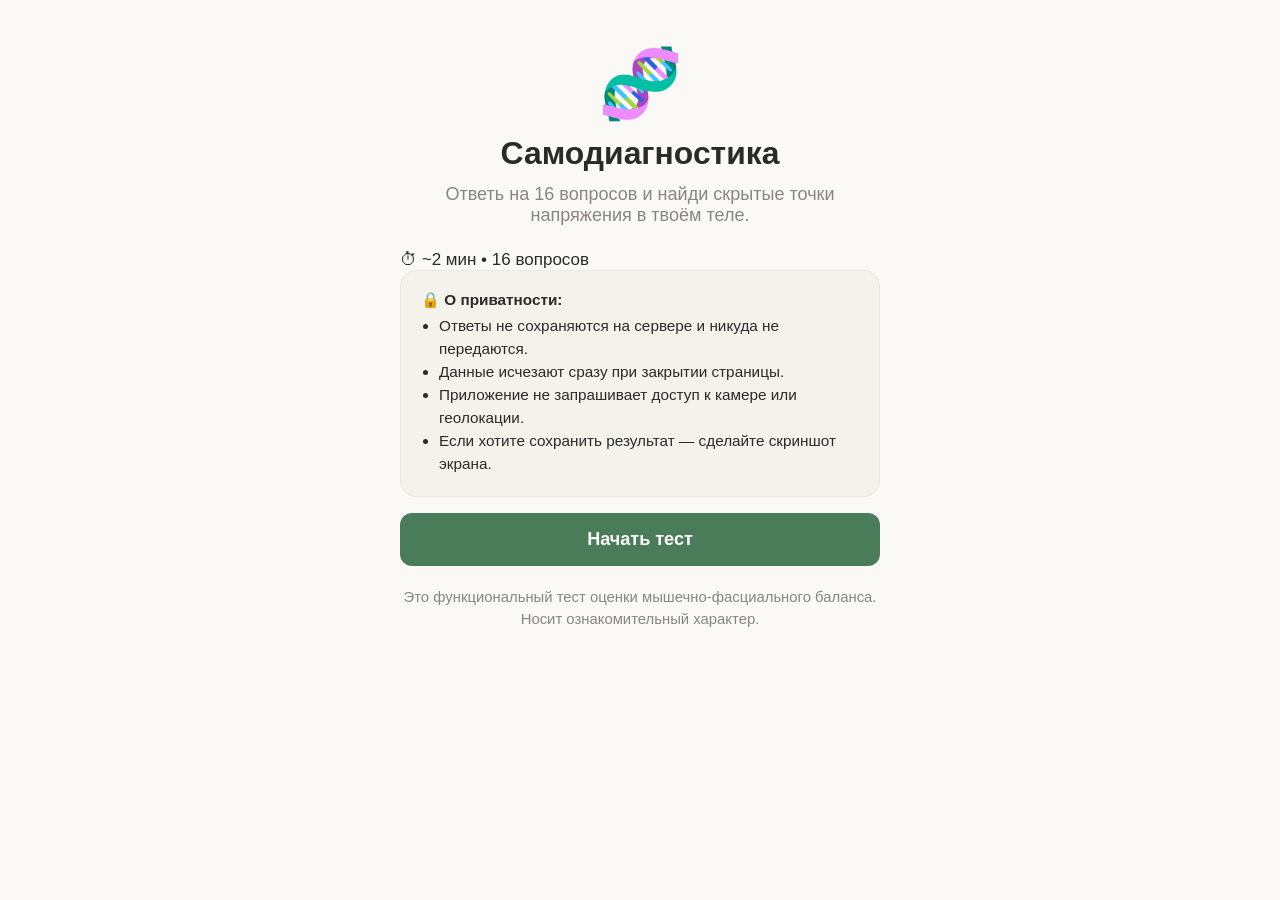
==== commit b152d10d: "Publish index.html" ====
--- a/index.html
+++ b/index.html
@@ -1,45 +1,6 @@
-<!DOCTYPE html>
-<html lang="ru">
-<head>
-  <meta charset="UTF-8">
-  <meta name="viewport" content="width=device-width, initial-scale=1.0">
-  <title>Самодиагностика</title>
-  <link rel="manifest" href="manifest.json">
-  <link rel="stylesheet" href="style.css">
-</head>
-<body>
-  <div id="app" hidden>
-    <section id="screen-start" class="screen active">
-      <div class="logo">🧬</div>
-      <h1 id="ui-start-title"></h1>
-      <p class="subtitle" id="ui-start-subtitle"></p>
-      <div class="badge" id="ui-start-badge"></div>
-      <div id="ui-privacy-box" class="action-block" hidden style="text-align:left;font-size:0.9rem;">
-        <strong style="display:block;margin-bottom:6px;">🔒 О приватности:</strong>
-        <ul style="padding-left:18px;line-height:1.5;"></ul>
-      </div>
-      <button class="btn primary" id="btn-start" type="button"></button>
-      <p class="hint" id="ui-start-hint"></p>
-    </section>
-
-    <section id="screen-question" class="screen">
-      <button class="btn-back" id="btn-back" type="button">← Назад</button>
-      <div class="progress"><div class="progress-bar" id="progress-bar"></div></div>
-      <p class="progress-text"><span id="q-current">1</span> / <span id="q-total">15</span></p>
-      <h2 id="q-text">Вопрос</h2>
-      <div class="answers" id="answers"></div>
-    </section>
-
-    <section id="screen-result" class="screen">
-      <div class="result-icon" id="result-icon"></div>
-      <h1 id="result-title">Результат</h1>
-      <p class="verdict" id="verdict"></p>
-      <div class="result-actions" id="result-actions"></div>
-      <button class="btn secondary" id="btn-restart" type="button"></button>
-    </section>
-  </div>
-
-  <script src="content.js"></script>
-  <script src="app.js"></script>
-</body>
-</html>
+<!DOCTYPE html><html lang="ru"><head><meta charset="UTF-8"><meta name="viewport" content="width=device-width,initial-scale=1.0"><title>Мио-фасциальная практика Игоря Шамшина | Москва</title>
+  <meta name="description" content="Авторская мио-фасциальная остеокоррекция и остеопластика. 20+ лет опыта. Возвращаем легкость движений за 2–3 сеанса.">
+  <link rel="canonical" href="https://github.iolanding.html">
+  <meta property="og:title" content="Мио-фасциальная практика Игоря Шамшина">
+  <meta property="og:description" content="20+ лет в восстановительной медицине. Мягкая остеокоррекция в Москве и Волгограде.">
+  <meta property="og:image" content="https://github.ioigor.jpg"><link rel="manifest" href="manifest.json"><link rel="stylesheet" href="style.css"></head><body><div id="app" hidden><section id="screen-start" class="screen active"><div class="logo">🧬</div><h1 id="ui-start-title"></h1><p class="subtitle" id="ui-start-subtitle"></p><div class="badge" id="ui-start-badge"></div><div id="ui-privacy-box" class="action-block" hidden style="text-align:left;font-size:0.9rem;"><strong style="display:block;margin-bottom:6px;">🔒 О приватности:</strong><ul style="padding-left:18px;line-height:1.5;"></ul></div><button class="btn primary" id="btn-start" type="button"></button><p class="hint" id="ui-start-hint"></p></section><section id="screen-question" class="screen"><button class="btn-back" id="btn-back" type="button">← Назад</button><div class="progress"><div class="progress-bar" id="progress-bar"></div></div><p class="progress-text"><span id="q-current">1</span> / <span id="q-total">15</span></p><h2 id="q-text">Вопрос</h2><div class="answers" id="answers"></div></section><section id="screen-result" class="screen"><div class="result-icon" id="result-icon"></div><h1 id="result-title">Результат</h1><p class="verdict" id="verdict"></p><div class="result-actions" id="result-actions"></div><button class="btn secondary" id="btn-restart" type="button"></button></section></div><script src="content.js"></script><script src="app.js"></script></body></html>
